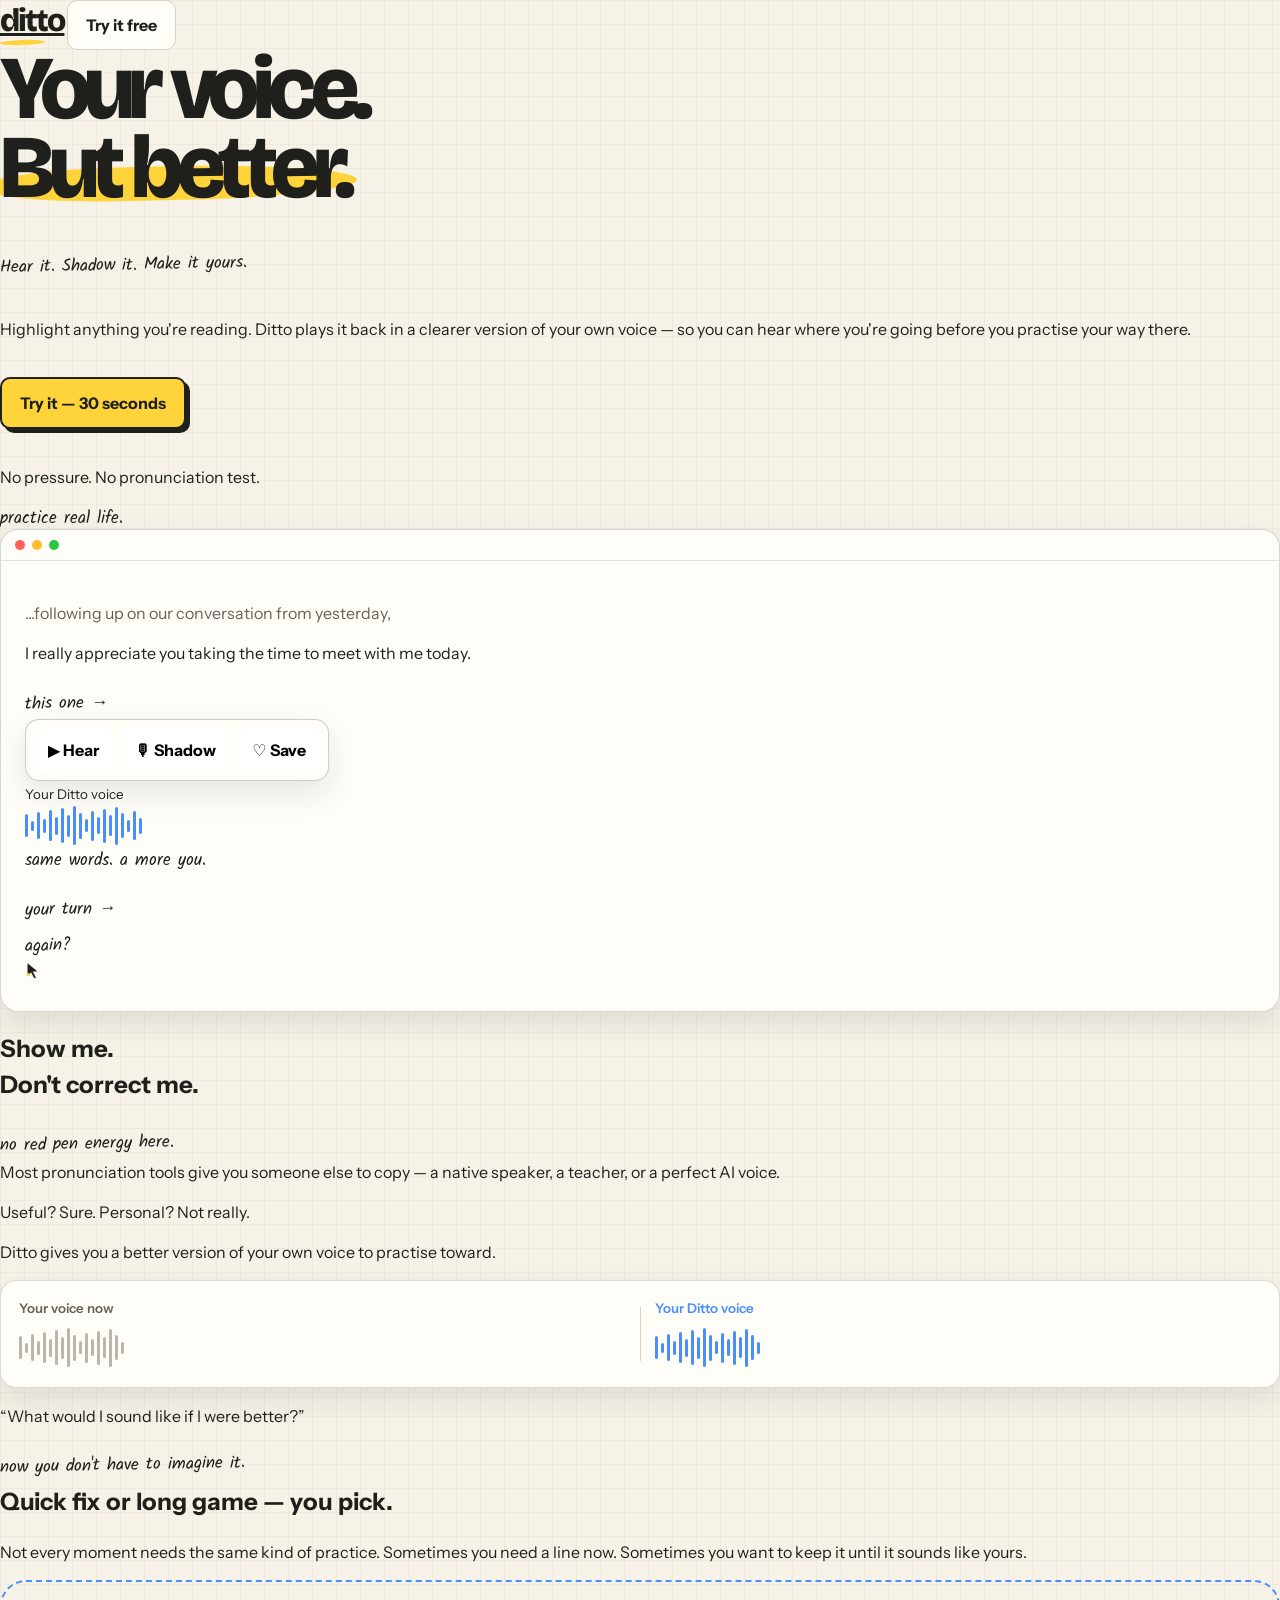
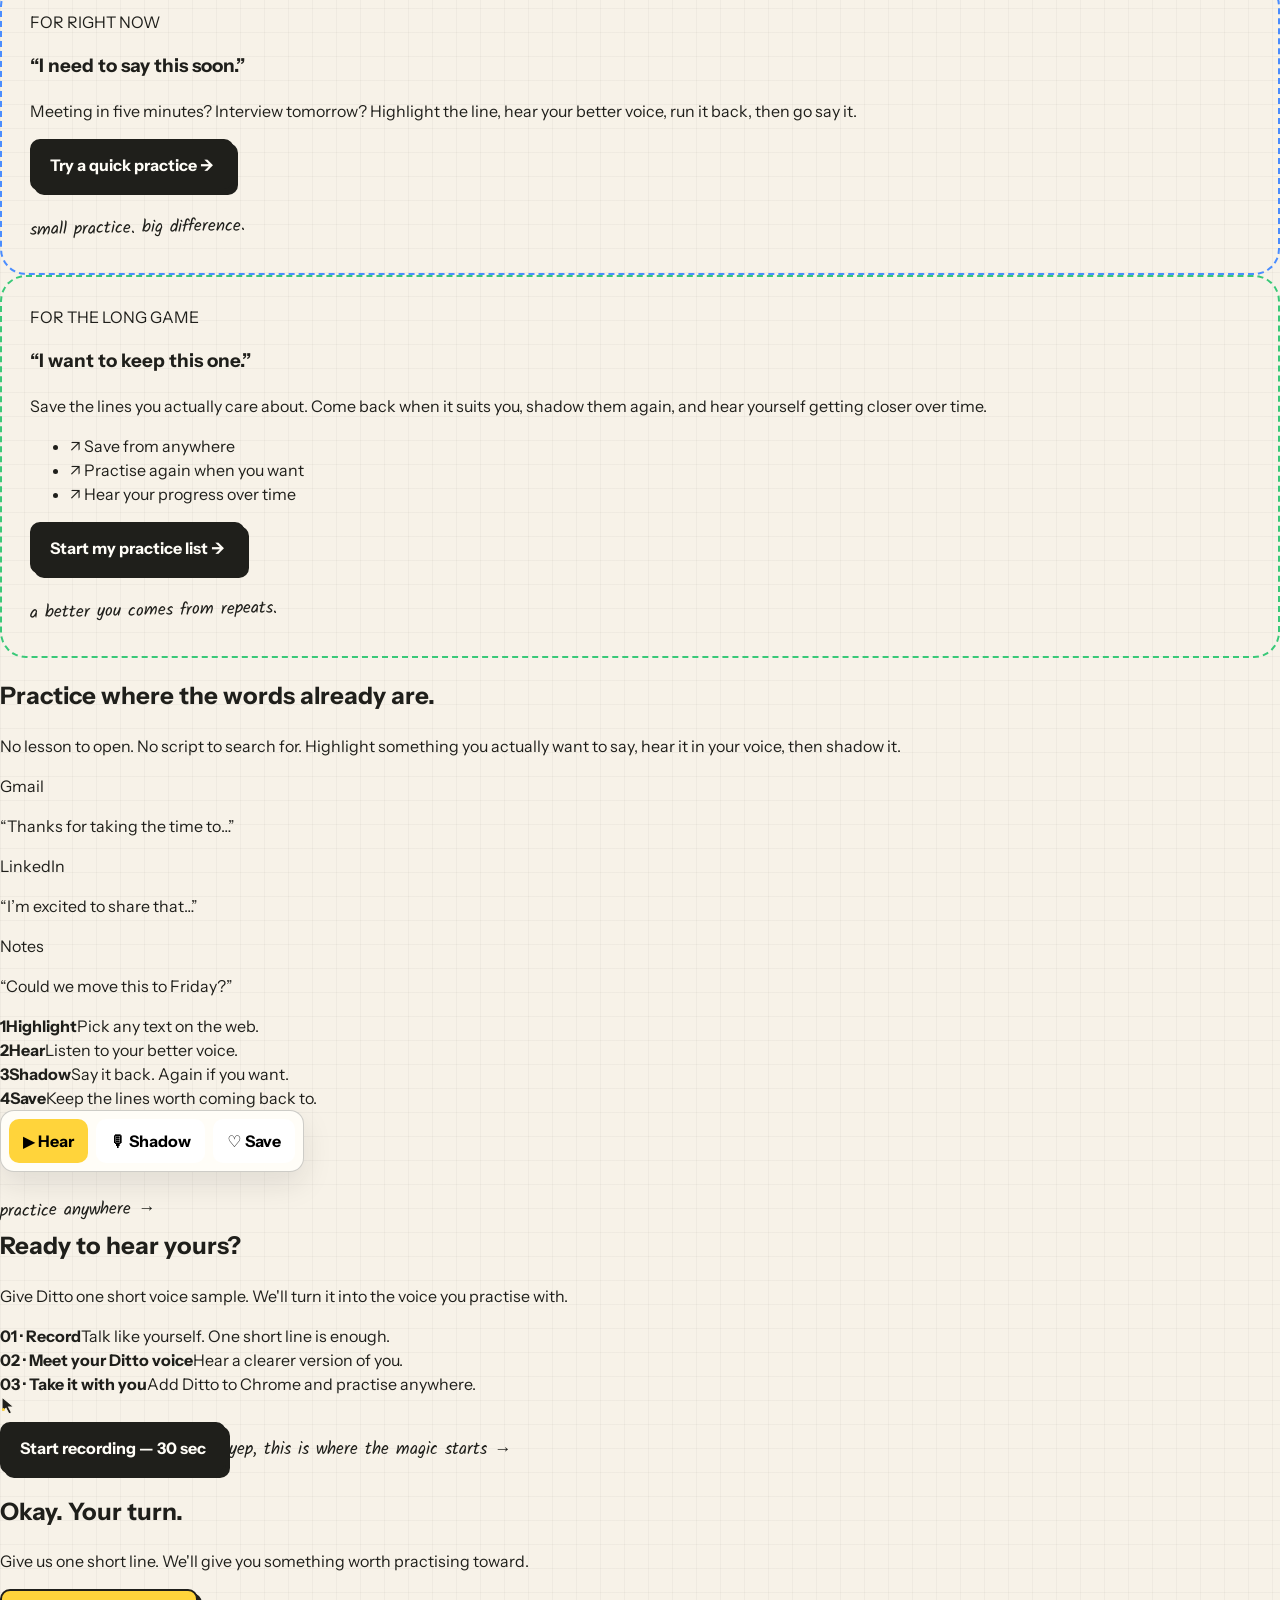
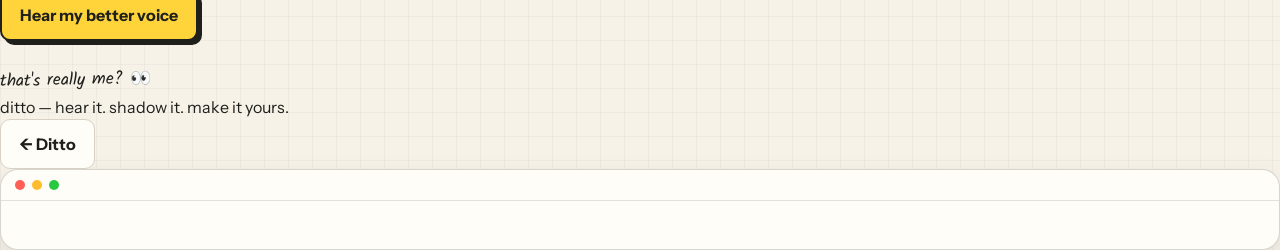
==== ditto.html @ 6a1ddb9c "Add Ditto product homepage prototype" ====
<!doctype html>
<html lang="en">
<head>
  <meta charset="utf-8" />
  <meta name="viewport" content="width=device-width,initial-scale=1" />
  <meta name="description" content="Ditto — hear a clearer version of your own voice, then shadow it until it feels like yours." />
  <title>Ditto — Your voice. But better.</title>
  <link rel="stylesheet" href="./styles.css" />
  <link rel="stylesheet" href="./ditto.css" />
</head>
<body class="ditto-page">
  <header class="site-nav">
    <a class="brand-mark" href="#">ditto</a>
    <button class="btn btn-ghost" data-open-onboarding>Try it free</button>
  </header>

  <main>
    <section class="site-section hero-section">
      <div class="hero-copy">
        <h1 class="display-hero">Your voice.<br><span class="highlight-word">But better.</span></h1>
        <p class="note hero-note">Hear it. Shadow it. Make it yours.</p>
        <p class="hero-body">Highlight anything you're reading. Ditto plays it back in a clearer version of your own voice — so you can hear where you're going before you practise your way there.</p>
        <div class="cluster">
          <button class="btn btn-primary btn-lg" data-open-onboarding>Try it — 30 seconds</button>
        </div>
        <p class="microcopy">No pressure. No pronunciation test.</p>
      </div>

      <div class="hero-demo-wrap">
        <span class="note floating-note green-note">practice real life.</span>
        <div class="browser hero-browser">
          <div class="browser-bar">
            <span class="browser-dot" style="background:#ff5f57"></span>
            <span class="browser-dot" style="background:#febc2e"></span>
            <span class="browser-dot" style="background:#28c840"></span>
          </div>
          <div class="browser-body hero-demo-stage" id="heroDemo">
            <p class="email-line muted">...following up on our conversation from yesterday,</p>
            <p class="email-line hero-sentence" id="heroSentence">
              <span>I</span> <span>really</span> <span>appreciate</span> <span>you</span> <span>taking</span> <span>the</span> <span>time</span> <span>to</span> <span>meet</span> <span>with</span> <span>me</span> <span>today.</span>
            </p>
            <p class="note hero-annotation" id="heroSelectNote">this one →</p>

            <div class="action-strip hero-toolbar" id="heroToolbar" aria-hidden="true">
              <button class="action-chip" id="heroHear">▶ Hear</button>
              <button class="action-chip" id="heroShadow">🎙 Shadow</button>
              <button class="action-chip">♡ Save</button>
            </div>

            <div class="hero-playback" id="heroPlayback" aria-hidden="true">
              <small>Your Ditto voice</small>
              <div class="wave blue animated-wave" data-wave="20"></div>
              <span class="note playback-note">same words. a more you.</span>
            </div>

            <p class="note your-turn-note" id="heroTurnNote">your turn →</p>
            <p class="note again-note" id="heroAgainNote">again?</p>

            <div class="demo-cursor" id="heroCursor" aria-hidden="true">
              <svg width="20" height="20" viewBox="0 0 20 20">
                <path d="M2 1 L2 16 L6 12.3 L9 18 L11.6 16.7 L8.6 11 L14 11 Z" fill="#1F1F1B" stroke="#F7F2E8" stroke-width="1.1"></path>
                <circle cx="3.4" cy="13.6" r="1.5" fill="#FFD43B"></circle>
              </svg>
              <span class="cursor-ripple"></span>
            </div>
          </div>
        </div>
      </div>
    </section>

    <section class="site-section belief-section">
      <div class="belief-copy">
        <h2 class="editorial-title">Show me.<br>Don't correct me.</h2>
        <p class="note coral-note">no red pen energy here.</p>
        <p>Most pronunciation tools give you someone else to copy — a native speaker, a teacher, or a perfect AI voice.</p>
        <p>Useful? Sure. Personal? Not really.</p>
        <p>Ditto gives you a better version of your own voice to practise toward.</p>
      </div>
      <div class="belief-compare">
        <div class="voice-compare large-compare">
          <div class="voice-panel"><small>Your voice now</small><div class="wave" data-wave="18"></div></div>
          <div class="voice-divider"></div>
          <div class="voice-panel"><small style="color:var(--voice)">Your Ditto voice</small><div class="wave blue" data-wave="18"></div></div>
        </div>
        <p class="compare-question">“What would I sound like if I were better?”</p>
        <p class="note blue-note">now you don't have to imagine it.</p>
      </div>
    </section>

    <section class="site-section usecase-section">
      <h2 class="section-title">Quick fix or long game — you pick.</h2>
      <p class="section-intro">Not every moment needs the same kind of practice. Sometimes you need a line now. Sometimes you want to keep it until it sounds like yours.</p>
      <div class="usecase-grid">
        <article class="dash-frame blue quick-card">
          <span class="usecase-label blue-note">FOR RIGHT NOW</span>
          <h3>“I need to say this soon.”</h3>
          <p>Meeting in five minutes? Interview tomorrow? Highlight the line, hear your better voice, run it back, then go say it.</p>
          <button class="btn btn-secondary" data-open-onboarding>Try a quick practice →</button>
          <p class="note outside-note coral-note">small practice. big difference.</p>
        </article>
        <article class="dash-frame green long-card">
          <span class="usecase-label green-note">FOR THE LONG GAME</span>
          <h3>“I want to keep this one.”</h3>
          <p>Save the lines you actually care about. Come back when it suits you, shadow them again, and hear yourself getting closer over time.</p>
          <ul class="plain-list">
            <li>↗ Save from anywhere</li>
            <li>↗ Practise again when you want</li>
            <li>↗ Hear your progress over time</li>
          </ul>
          <button class="btn btn-secondary" data-open-onboarding>Start my practice list →</button>
          <p class="note outside-note green-note">a better you comes from repeats.</p>
        </article>
      </div>
    </section>

    <section class="site-section anywhere-section">
      <h2 class="section-title centered">Practice where the words already are.</h2>
      <p class="section-intro centered">No lesson to open. No script to search for. Highlight something you actually want to say, hear it in your voice, then shadow it.</p>
      <div class="context-row">
        <div class="context-fragment"><span>Gmail</span><p>“Thanks for taking the time to…”</p></div>
        <div class="context-fragment"><span>LinkedIn</span><p>“I’m excited to share that…”</p></div>
        <div class="context-fragment"><span>Notes</span><p>“Could we move this to Friday?”</p></div>
      </div>
      <div class="workflow-row">
        <div><b>1</b><strong>Highlight</strong><span>Pick any text on the web.</span></div>
        <div><b>2</b><strong>Hear</strong><span>Listen to your better voice.</span></div>
        <div><b>3</b><strong>Shadow</strong><span>Say it back. Again if you want.</span></div>
        <div><b>4</b><strong>Save</strong><span>Keep the lines worth coming back to.</span></div>
      </div>
      <div class="action-strip anywhere-toolbar">
        <button class="action-chip active">▶ Hear</button>
        <button class="action-chip">🎙 Shadow</button>
        <button class="action-chip">♡ Save</button>
      </div>
      <p class="note coral-note centered">practice anywhere →</p>
    </section>

    <section class="onboarding-zone" id="onboardingPreview">
      <div class="onboarding-frame">
        <div class="onboarding-heading">
          <h2>Ready to hear yours?</h2>
          <p>Give Ditto one short voice sample. We'll turn it into the voice you practise with.</p>
        </div>
        <div class="onboarding-layout">
          <div class="onboarding-steps">
            <div><b>01 · Record</b><span>Talk like yourself. One short line is enough.</span></div>
            <div><b>02 · Meet your Ditto voice</b><span>Hear a clearer version of you.</span></div>
            <div><b>03 · Take it with you</b><span>Add Ditto to Chrome and practise anywhere.</span></div>
          </div>

          <div class="onboarding-demo-card" id="onboardingDemo">
            <div class="demo-cursor onboarding-cursor" id="onboardingCursor" aria-hidden="true">
              <svg width="20" height="20" viewBox="0 0 20 20">
                <path d="M2 1 L2 16 L6 12.3 L9 18 L11.6 16.7 L8.6 11 L14 11 Z" fill="#1F1F1B" stroke="#F7F2E8" stroke-width="1.1"></path>
                <circle cx="3.4" cy="13.6" r="1.5" fill="#FFD43B"></circle>
              </svg>
              <span class="cursor-ripple"></span>
            </div>
            <div id="onboardingDemoContent"></div>
          </div>
        </div>
        <div class="onboarding-real-cta">
          <button class="btn btn-secondary btn-lg" data-open-onboarding>Start recording — 30 sec</button>
          <span class="note coral-note">yep, this is where the magic starts →</span>
        </div>
      </div>
    </section>

    <section class="site-section final-cta">
      <h2 class="section-title centered">Okay. Your turn.</h2>
      <p class="section-intro centered">Give us one short line. We'll give you something worth practising toward.</p>
      <button class="btn btn-primary btn-lg" data-open-onboarding>Hear my better voice</button>
      <p class="note coral-note">that's really me? 👀</p>
    </section>
  </main>

  <footer class="site-footer">ditto — hear it. shadow it. make it yours.</footer>

  <div class="onboarding-modal" id="onboardingModal" aria-hidden="true">
    <div class="onboarding-modal-shell">
      <div class="modal-topbar">
        <button class="btn btn-ghost" id="closeOnboarding">← Ditto</button>
        <div class="progress-dots" id="progressDots"></div>
      </div>
      <div class="browser actual-onboarding-card">
        <div class="browser-bar">
          <span class="browser-dot" style="background:#ff5f57"></span>
          <span class="browser-dot" style="background:#febc2e"></span>
          <span class="browser-dot" style="background:#28c840"></span>
        </div>
        <div class="browser-body" id="actualOnboardingContent"></div>
      </div>
    </div>
  </div>

  <script src="./script.js"></script>
  <script src="./ditto.js"></script>
</body>
</html>
---- styles.css ----
@import url('https://fonts.googleapis.com/css2?family=Bricolage+Grotesque:opsz,wght@12..96,400;12..96,600;12..96,700;12..96,800&family=Instrument+Sans:wght@400;500;600;700&family=Kalam:wght@400;700&display=swap');
@import url('./tokens.css');

* { box-sizing: border-box; }
html { scroll-behavior: smooth; }
body {
  margin: 0;
  color: var(--text);
  background:
    linear-gradient(rgba(31,31,27,.035) 1px, transparent 1px),
    linear-gradient(90deg, rgba(31,31,27,.035) 1px, transparent 1px),
    var(--bg);
  background-size: 24px 24px;
  font-family: var(--font-body);
  line-height: 1.5;
}

img { max-width: 100%; display: block; }
button, input, textarea, select { font: inherit; }
a { color: inherit; }

.ds-shell { width: min(1180px, calc(100% - 32px)); margin: 0 auto; padding: 28px 0 72px; }
.ds-section { padding: 64px 0; border-top: 1.5px solid rgba(31,31,27,.55); }
.ds-section:first-of-type { border-top: 0; }
.ds-kicker {
  display: inline-block;
  margin-bottom: 14px;
  font-size: var(--fs-xs);
  font-weight: 700;
  letter-spacing: .12em;
  text-transform: uppercase;
}
.ds-kicker::after {
  content: "";
  display: block;
  width: 58px;
  height: 7px;
  margin-top: -3px;
  background: var(--accent);
  border-radius: 50%;
  transform: rotate(-2deg);
  opacity: .9;
}
.ds-title { font-family: var(--font-display); font-size: var(--fs-2xl); line-height: .98; letter-spacing: -.04em; margin: 0 0 12px; }
.ds-copy { color: var(--text-muted); max-width: 720px; margin: 0; }
.ds-grid { display: grid; gap: 24px; }
.ds-grid-2 { grid-template-columns: repeat(2, minmax(0, 1fr)); }
.ds-grid-3 { grid-template-columns: repeat(3, minmax(0, 1fr)); }
.ds-grid-4 { grid-template-columns: repeat(4, minmax(0, 1fr)); }

/* Brand mark */
.brand-mark {
  display: inline-flex;
  flex-direction: column;
  font-family: var(--font-display);
  font-weight: 800;
  font-size: 2rem;
  line-height: .9;
  letter-spacing: -.06em;
}
.brand-mark::after {
  content: "";
  width: 70%;
  height: 5px;
  background: var(--accent);
  margin-top: 4px;
  border-radius: 50%;
  transform: rotate(-2deg);
}

/* Hero typography */
.display-hero {
  font-family: var(--font-display);
  font-weight: 800;
  font-size: var(--fs-3xl);
  line-height: .88;
  letter-spacing: -.07em;
  margin: 0;
}
.display-hero .highlight-word {
  position: relative;
  display: inline-block;
  z-index: 0;
}
.display-hero .highlight-word::before {
  content: "";
  position: absolute;
  z-index: -1;
  left: -2%; right: -2%; bottom: .08em;
  height: .38em;
  background: var(--accent);
  border-radius: 40% 60% 50% 45%;
  transform: rotate(-1.5deg);
}

.note {
  font-family: var(--font-note);
  font-size: 1.08rem;
  line-height: 1.1;
  transform: rotate(-1.2deg);
}

/* Buttons */
.btn {
  appearance: none;
  border: 0;
  border-radius: var(--radius-sm);
  padding: 12px 18px;
  display: inline-flex;
  align-items: center;
  justify-content: center;
  gap: 10px;
  font-weight: 700;
  text-decoration: none;
  cursor: pointer;
  transition: transform var(--speed-fast) var(--ease-pop), box-shadow var(--speed-fast) var(--ease-pop), background var(--speed-fast) ease;
}
.btn:focus-visible { outline: 3px solid var(--voice); outline-offset: 3px; }
.btn-primary { background: var(--accent); color: var(--text); border: 2px solid var(--text); box-shadow: var(--shadow-hard); }
.btn-secondary { background: var(--text); color: var(--surface); border: 2px solid var(--text); box-shadow: var(--shadow-hard); }
.btn-ghost { background: var(--surface); color: var(--text); border: 1.5px solid var(--border); }
.btn:hover { transform: translate(-1px,-1px); }
.btn-primary:hover, .btn-secondary:hover { box-shadow: 6px 6px 0 var(--text); }
.btn:active { transform: translate(2px,2px); box-shadow: 1px 1px 0 var(--text); }

/* Dashed frames */
.dash-frame {
  --dash-color: var(--emphasis);
  position: relative;
  border: 2px dashed var(--dash-color);
  border-radius: 26px;
  padding: 28px;
}
.dash-frame.blue { --dash-color: var(--voice); }
.dash-frame.green { --dash-color: var(--progress); }
.dash-frame.yellow { --dash-color: var(--accent); }
.dash-frame.coral { --dash-color: var(--emphasis); }

/* Marker elements */
.marker {
  display: inline;
  padding: 0 .14em;
  background: linear-gradient(transparent 28%, var(--accent) 28% 82%, transparent 82%);
}
.marker.blue { background: linear-gradient(transparent 28%, color-mix(in srgb, var(--voice) 72%, white) 28% 82%, transparent 82%); }
.marker.green { background: linear-gradient(transparent 28%, color-mix(in srgb, var(--progress) 72%, white) 28% 82%, transparent 82%); }
.marker.coral { background: linear-gradient(transparent 28%, color-mix(in srgb, var(--emphasis) 72%, white) 28% 82%, transparent 82%); }
.marker.pink { background: linear-gradient(transparent 28%, color-mix(in srgb, var(--playful) 72%, white) 28% 82%, transparent 82%); }

.rough-underline {
  position: relative;
  display: inline-block;
}
.rough-underline::after {
  content: "";
  position: absolute;
  left: 0; right: 0; bottom: -6px;
  height: 5px;
  background: currentColor;
  border-radius: 50%;
  transform: rotate(-1.6deg) scaleX(.96);
}

/* Tape */
.tape {
  display: inline-block;
  padding: 4px 12px 5px;
  background: var(--accent);
  transform: rotate(-2deg);
  font-family: var(--font-note);
  font-weight: 700;
  box-shadow: 0 1px 0 rgba(31,31,27,.08);
}
.tape.blue { background: color-mix(in srgb, var(--voice) 72%, white); }
.tape.green { background: color-mix(in srgb, var(--progress) 72%, white); }
.tape.coral { background: color-mix(in srgb, var(--emphasis) 80%, white); }
.tape.pink { background: color-mix(in srgb, var(--playful) 82%, white); }

/* Sticky note */
.sticky-note {
  width: min(260px, 100%);
  background: var(--accent);
  padding: 18px 18px 22px;
  font-family: var(--font-note);
  font-size: 1.25rem;
  line-height: 1.15;
  transform: rotate(-2deg);
  box-shadow: 0 14px 24px rgba(31,31,27,.10);
}
.sticky-note.green { background: color-mix(in srgb, var(--progress) 78%, white); }
.sticky-note.blue { background: color-mix(in srgb, var(--voice) 70%, white); }
.sticky-note.coral { background: color-mix(in srgb, var(--emphasis) 76%, white); }

/* Paper cards */
.paper-card {
  position: relative;
  background: var(--surface);
  border: 1.5px solid rgba(31,31,27,.18);
  border-radius: var(--radius-md);
  padding: 24px;
  box-shadow: var(--shadow-soft);
}
.paper-card.raw { border-radius: 6px 18px 8px 14px; transform: rotate(.35deg); }
.paper-card.torn::before,
.paper-card.torn::after {
  content: "";
  position: absolute;
  left: 0; right: 0;
  height: 8px;
  background: radial-gradient(circle at 6px 0, transparent 6px, var(--surface) 6.5px) 0 0/14px 8px repeat-x;
}
.paper-card.torn::before { top: -7px; }
.paper-card.torn::after { bottom: -7px; transform: rotate(180deg); }

/* Color swatches */
.swatch { border: 1px solid rgba(31,31,27,.15); border-radius: 14px; overflow: hidden; background: var(--surface); }
.swatch-color { height: 84px; }
.swatch-meta { padding: 12px 14px; font-size: var(--fs-sm); }
.swatch-meta code { color: var(--text-muted); }

/* Voice comparison */
.voice-compare {
  display: grid;
  grid-template-columns: 1fr auto 1fr;
  gap: 14px;
  align-items: center;
  background: var(--surface);
  border: 1px solid rgba(31,31,27,.16);
  border-radius: var(--radius-md);
  padding: 18px;
  box-shadow: var(--shadow-soft);
}
.voice-panel small { display: block; color: var(--text-muted); margin-bottom: 8px; font-weight: 600; }
.wave { display: flex; align-items: center; gap: 3px; height: 42px; }
.wave i { display: block; width: 3px; border-radius: 999px; background: #B9B6AE; }
.wave.blue i { background: var(--voice); }
.wave.green i { background: var(--progress); }
.voice-divider { width: 1px; height: 54px; background: var(--border); }

/* Browser snippet */
.browser {
  background: var(--surface);
  border: 1.5px solid rgba(31,31,27,.18);
  border-radius: 18px;
  overflow: hidden;
  box-shadow: var(--shadow-soft);
}
.browser-bar { display: flex; align-items: center; gap: 7px; padding: 10px 14px; border-bottom: 1px solid rgba(31,31,27,.12); }
.browser-dot { width: 10px; height: 10px; border-radius: 50%; }
.browser-body { padding: 24px; }
.selection { background: color-mix(in srgb, var(--voice) 40%, white); padding: 0 .08em; }
.action-strip {
  display: inline-flex;
  flex-wrap: wrap;
  gap: 8px;
  padding: 8px;
  background: var(--surface);
  border: 1.5px solid rgba(31,31,27,.22);
  border-radius: 14px;
  box-shadow: var(--shadow-soft);
}
.action-chip { border: 0; border-radius: 10px; padding: 10px 14px; font-weight: 700; background: #fff; }
.action-chip.active { background: var(--accent); }

/* Chips */
.chip { display: inline-flex; align-items: center; gap: 8px; padding: 7px 11px; border-radius: var(--radius-pill); background: var(--surface); border: 1px solid rgba(31,31,27,.18); font-size: var(--fs-sm); font-weight: 600; }
.chip.yellow { background: color-mix(in srgb, var(--accent) 80%, white); }
.chip.blue { background: color-mix(in srgb, var(--voice) 25%, white); }
.chip.green { background: color-mix(in srgb, var(--progress) 24%, white); }
.chip.coral { background: color-mix(in srgb, var(--emphasis) 24%, white); }

/* Practice marks */
.scribble-arrow { font-family: var(--font-note); font-size: 1.5rem; display: inline-block; transform: rotate(-5deg); }
.burst { display: inline-flex; align-items: center; gap: 4px; }
.burst i { width: 4px; height: 16px; border-radius: 999px; background: var(--emphasis); transform-origin: center bottom; }
.burst i:nth-child(1){transform:rotate(-40deg)}
.burst i:nth-child(2){transform:rotate(-15deg)}
.burst i:nth-child(3){transform:rotate(12deg)}

/* Do / don't visual */
.guardrail { padding: 18px; border-left: 5px solid var(--progress); background: color-mix(in srgb, var(--progress) 8%, white); }
.guardrail.dont { border-left-color: var(--emphasis); background: color-mix(in srgb, var(--emphasis) 8%, white); }

/* Example layout */
.hero-demo { display: grid; grid-template-columns: .9fr 1.1fr; gap: 42px; align-items: center; }
.hero-copy { display: grid; gap: 20px; align-content: start; }
.hero-art { position: relative; min-height: 460px; }
.hero-art .browser { position: absolute; width: 72%; left: 2%; top: 46px; transform: rotate(-1deg); }
.hero-art .voice-compare { position: absolute; width: 76%; left: 12%; bottom: 44px; }
.hero-art .sticky-note { position: absolute; right: 0; top: 14px; width: 180px; }
.hero-art .note { position: absolute; right: 4%; bottom: 0; }

/* Small utility */
.stack { display: grid; gap: 14px; }
.cluster { display: flex; flex-wrap: wrap; gap: 10px; align-items: center; }
.muted { color: var(--text-muted); }
.mt-0 { margin-top: 0; }
.mb-0 { margin-bottom: 0; }

@media (max-width: 860px) {
  .ds-grid-4, .ds-grid-3, .ds-grid-2, .hero-demo { grid-template-columns: 1fr; }
  .hero-art { min-height: 580px; }
  .hero-art .browser { width: 92%; left: 0; }
  .hero-art .voice-compare { width: 92%; left: 8%; bottom: 54px; }
  .hero-art .sticky-note { right: 0; top: 0; }
  .voice-compare { grid-template-columns: 1fr; }
  .voice-divider { width: 100%; height: 1px; }
}

@media (max-width: 520px) {
  .ds-shell { width: min(100% - 20px, 1180px); }
  .ds-section { padding: 48px 0; }
  .dash-frame { padding: 20px; border-radius: 20px; }
  .hero-art { min-height: 640px; }
  .hero-art .browser { width: 100%; top: 80px; }
  .hero-art .voice-compare { width: 100%; left: 0; bottom: 58px; }
  .hero-art .sticky-note { width: 150px; }
}
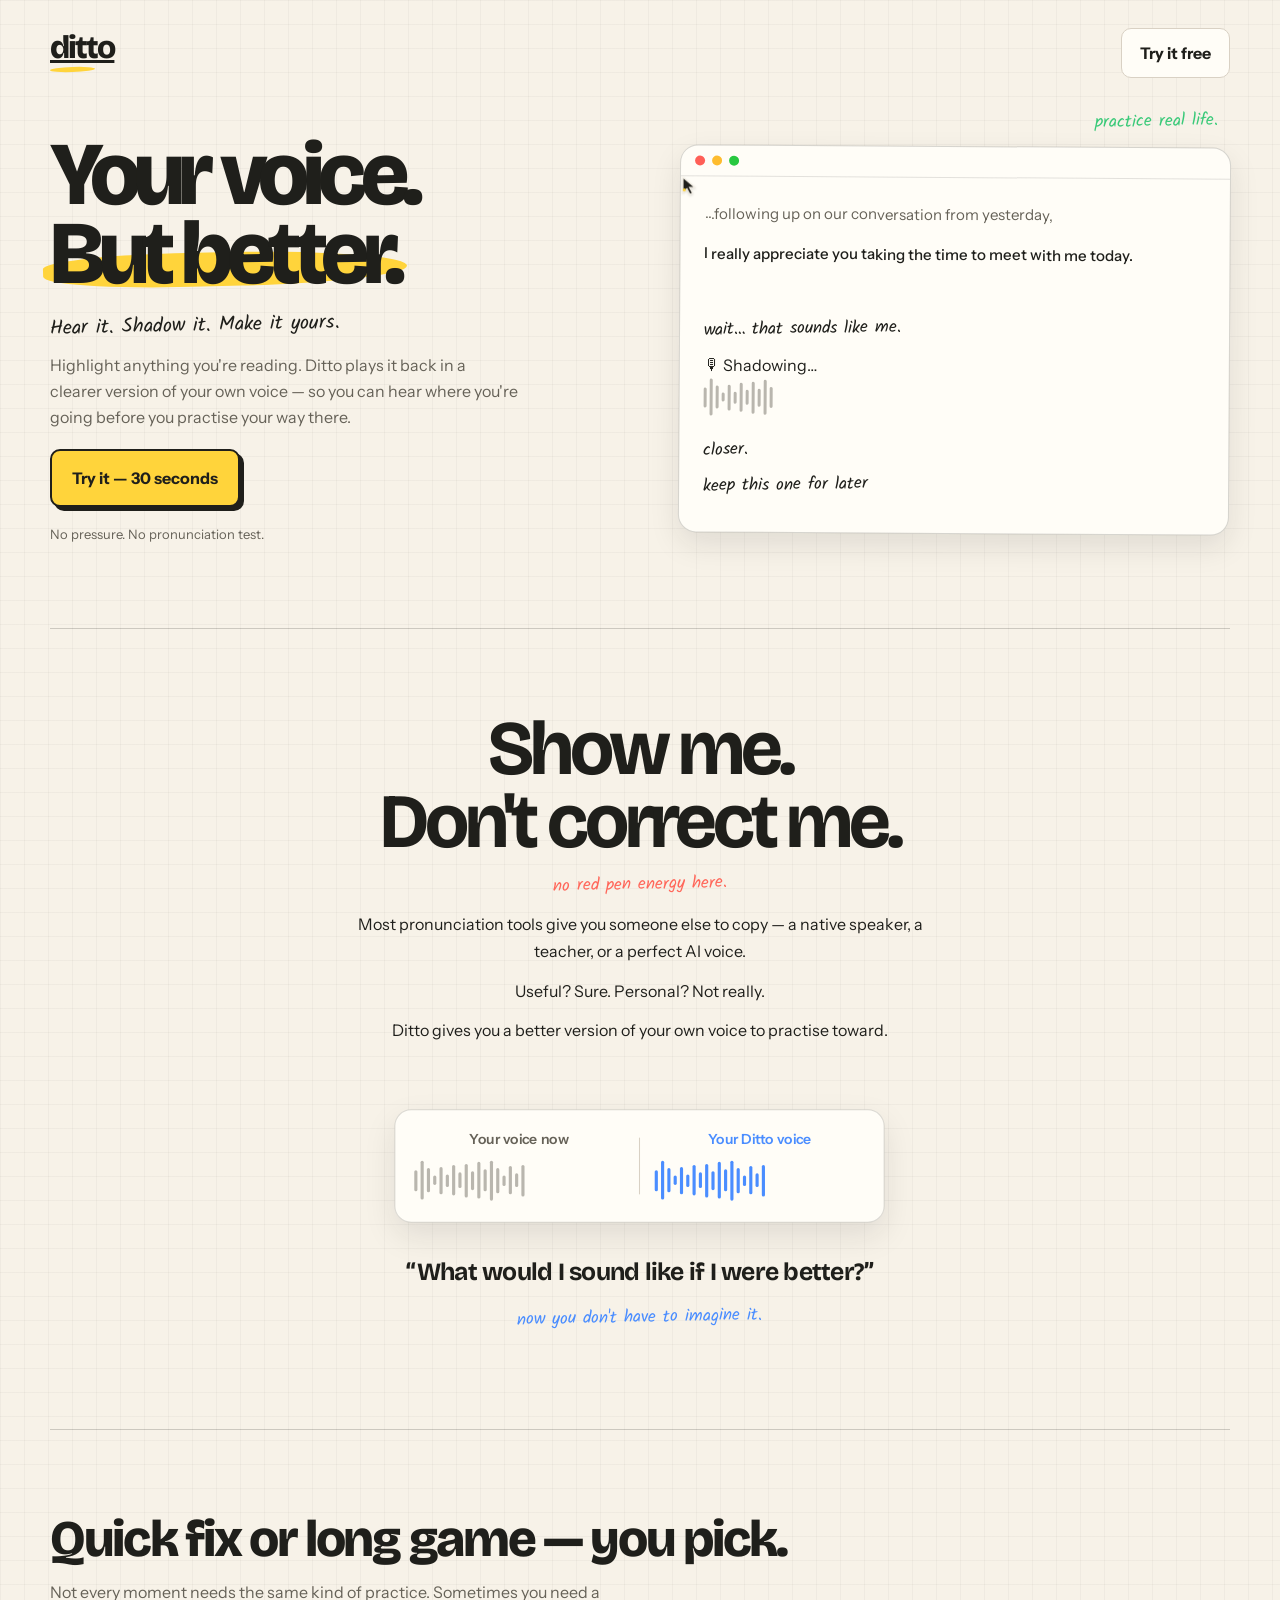
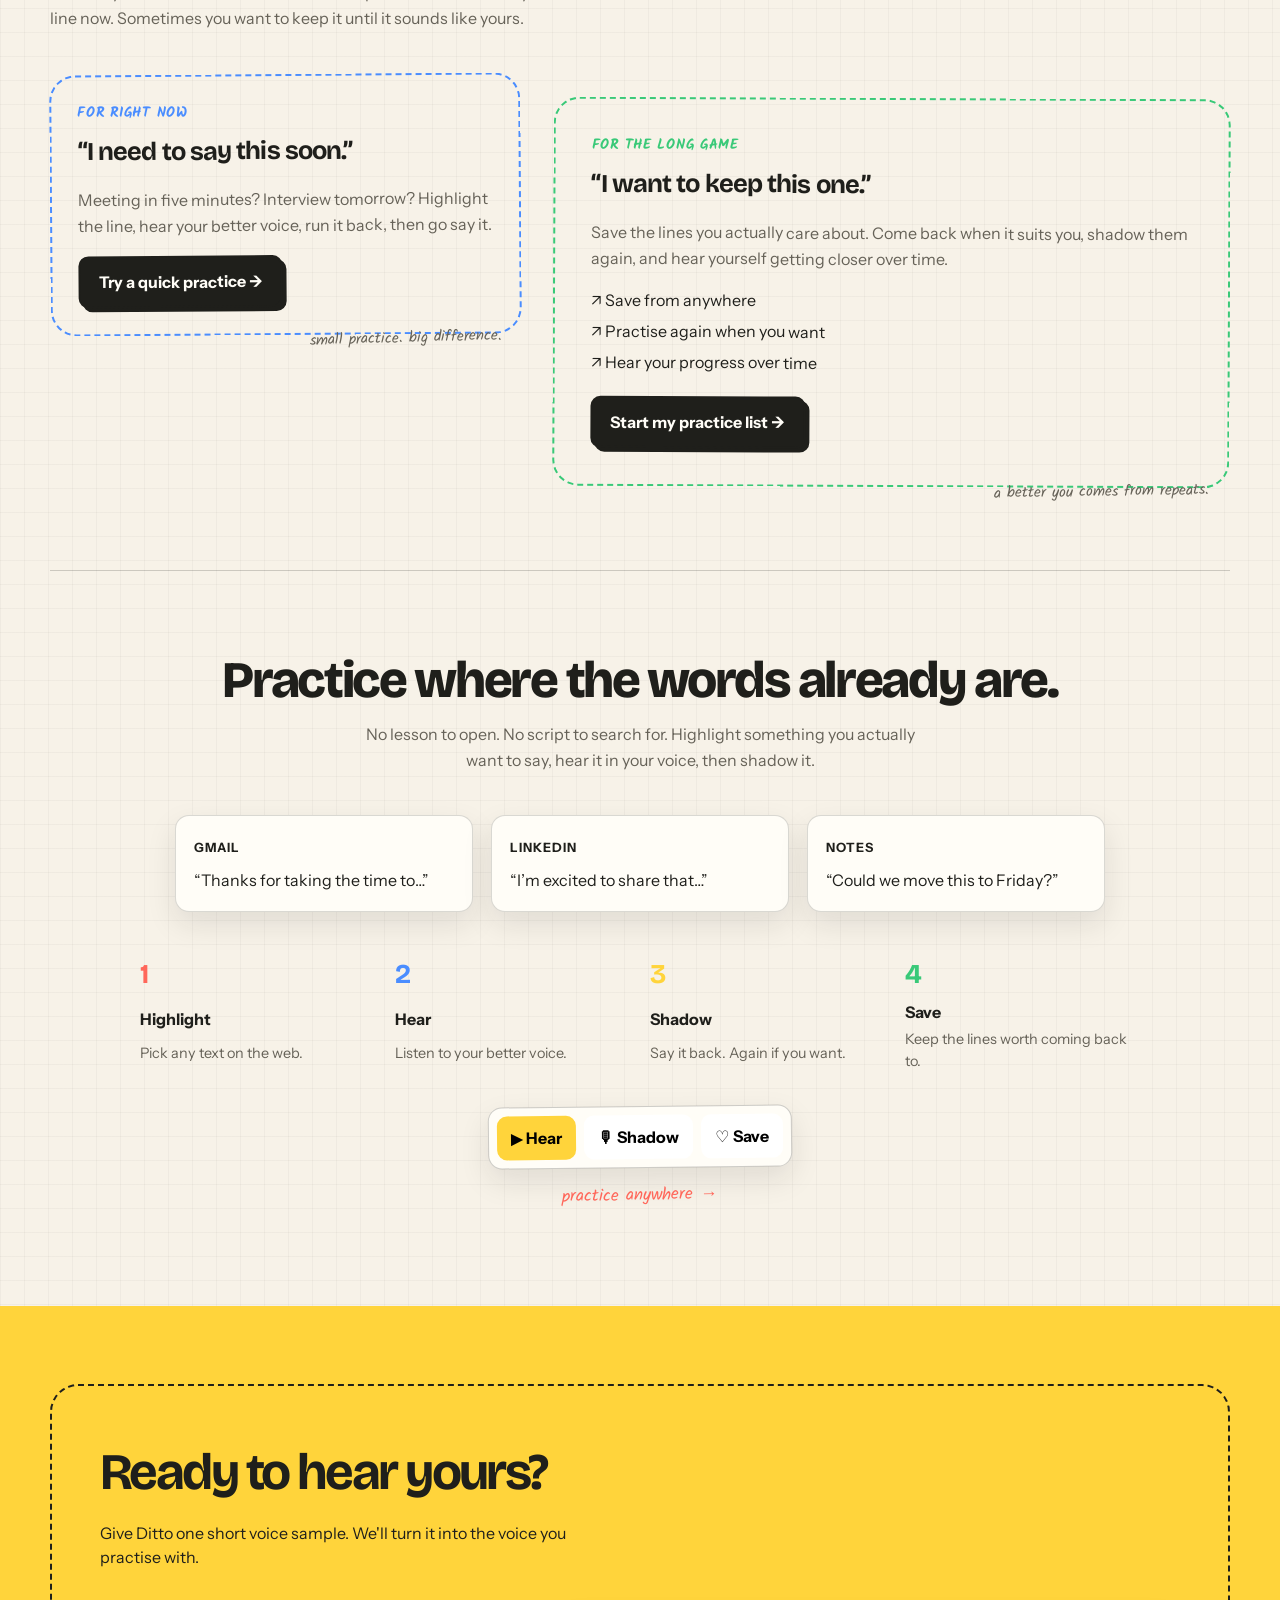
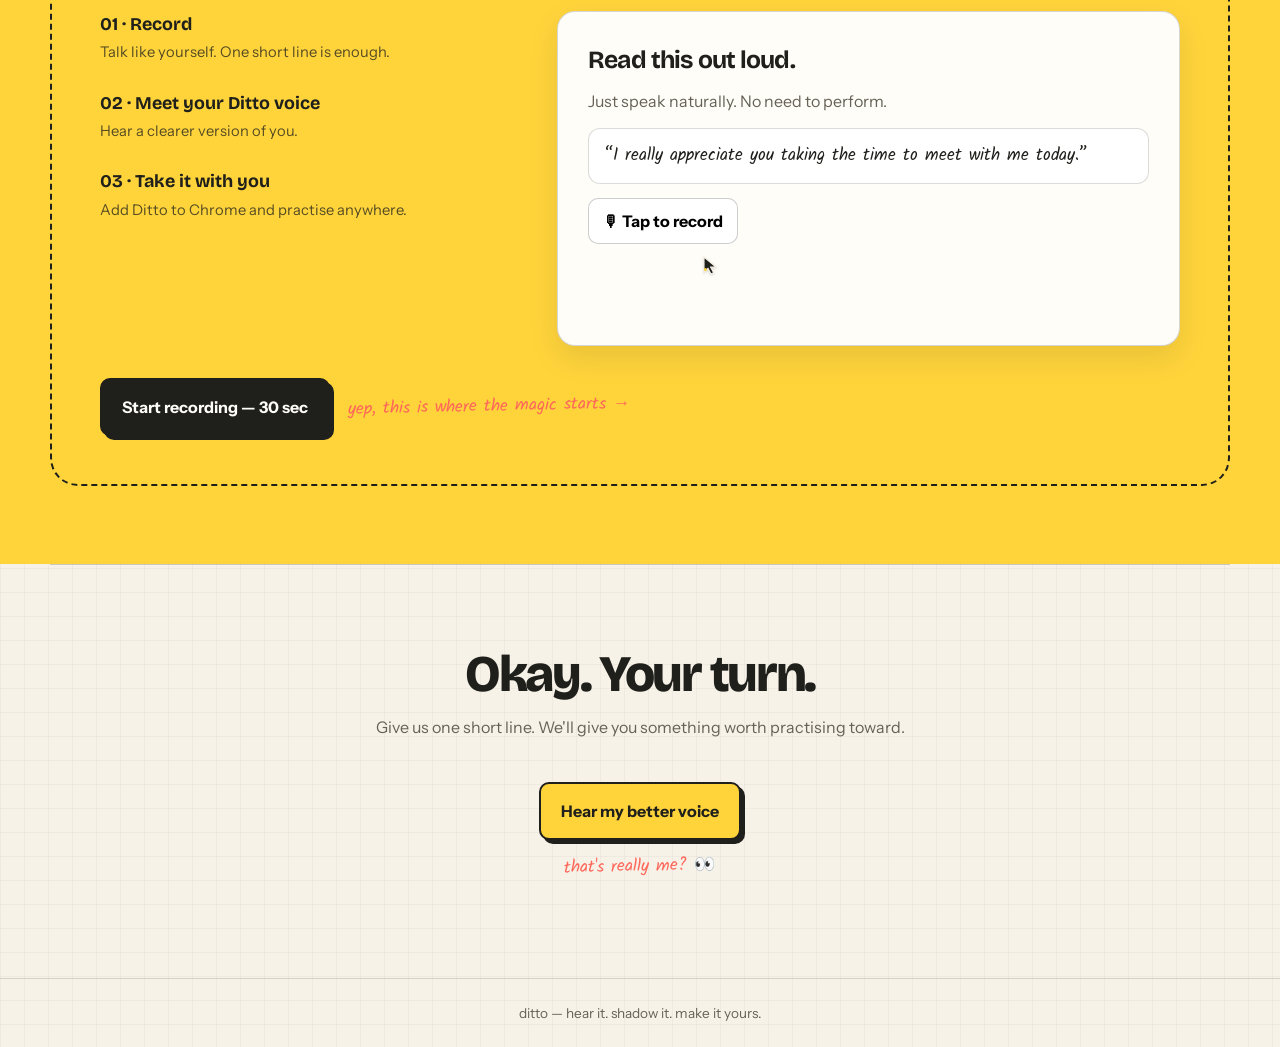
==== commit 1e18c664: "Sync Ditto prototype with refined hero demo" ====
--- a/ditto.html
+++ b/ditto.html
@@ -37,7 +37,8 @@
           <div class="browser-body hero-demo-stage" id="heroDemo">
             <p class="email-line muted">...following up on our conversation from yesterday,</p>
             <p class="email-line hero-sentence" id="heroSentence">
-              <span>I</span> <span>really</span> <span>appreciate</span> <span>you</span> <span>taking</span> <span>the</span> <span>time</span> <span>to</span> <span>meet</span> <span>with</span> <span>me</span> <span>today.</span>
+              <span class="selection-sweep" id="heroSelectionSweep" aria-hidden="true"></span>
+              <span class="sentence-copy">I really appreciate you taking the time to meet with me today.</span>
             </p>
             <p class="note hero-annotation" id="heroSelectNote">this one →</p>
 
@@ -50,17 +51,24 @@
             <div class="hero-playback" id="heroPlayback" aria-hidden="true">
               <small>Your Ditto voice</small>
               <div class="wave blue animated-wave" data-wave="20"></div>
-              <span class="note playback-note">same words. a more you.</span>
-            </div>
-
+              <span class="playback-value">same you. clearer.</span>
+            </div>
+            <p class="note playback-reaction" id="heroReaction">wait… that sounds like me.</p>
+
+            <div class="hero-shadow-status" id="heroShadowStatus" aria-hidden="true">
+              <span class="shadow-label">🎙 Shadowing…</span>
+              <div class="wave shadow-wave animated-wave" data-wave="12"></div>
+            </div>
             <p class="note your-turn-note" id="heroTurnNote">your turn →</p>
-            <p class="note again-note" id="heroAgainNote">again?</p>
-
-            <div class="demo-cursor" id="heroCursor" aria-hidden="true">
-              <svg width="20" height="20" viewBox="0 0 20 20">
+            <p class="note closer-note" id="heroCloserNote">closer.</p>
+            <p class="note save-hint" id="heroSaveHint">keep this one for later</p>
+
+            <div class="demo-cursor pointer-mode" id="heroCursor" aria-hidden="true">
+              <svg class="cursor-pointer" width="20" height="20" viewBox="0 0 20 20">
                 <path d="M2 1 L2 16 L6 12.3 L9 18 L11.6 16.7 L8.6 11 L14 11 Z" fill="#1F1F1B" stroke="#F7F2E8" stroke-width="1.1"></path>
                 <circle cx="3.4" cy="13.6" r="1.5" fill="#FFD43B"></circle>
               </svg>
+              <span class="cursor-ibeam" aria-hidden="true"><i></i></span>
               <span class="cursor-ripple"></span>
             </div>
           </div>
--- a/ditto.css
+++ b/ditto.css
@@ -0,0 +1,150 @@
+.ditto-page{overflow-x:hidden}
+.site-nav{width:min(1180px,calc(100% - 48px));margin:0 auto;padding:28px 0 0;display:flex;justify-content:space-between;align-items:center}
+.site-section{width:min(1180px,calc(100% - 48px));margin:0 auto;padding:84px 0;border-top:1px solid rgba(31,31,27,.2)}
+.hero-section{display:grid;grid-template-columns:1.02fr .98fr;gap:56px;align-items:center;border-top:0;padding-top:58px}
+.hero-copy{display:grid;gap:18px}
+.hero-note{font-size:1.25rem;margin:0}
+.hero-body{max-width:470px;color:var(--text-muted);font-size:16px;line-height:1.65;margin:0}
+.microcopy{font-size:13px;color:var(--text-muted);margin:0}
+.btn-lg{padding:15px 20px;font-size:1rem}
+.hero-demo-wrap{position:relative}
+.floating-note{position:absolute;right:12px;top:-34px;z-index:3}
+.green-note{color:var(--progress)}
+.blue-note{color:var(--voice)}
+.coral-note{color:var(--emphasis)}
+.hero-browser{transform:rotate(.35deg)}
+.hero-demo-stage{min-height:330px;position:relative;overflow:hidden}
+.email-line{font-size:15px;line-height:1.7;margin:0 0 14px}
+.hero-sentence{font-weight:500;max-width:92%}
+.hero-sentence span{position:relative;z-index:0}
+.hero-sentence span::before{content:"";position:absolute;z-index:-1;left:-1px;right:-1px;bottom:0;height:68%;background:var(--accent);transform:scaleX(0);transform-origin:left center;transition:transform 90ms linear}
+.hero-sentence span.selected::before{transform:scaleX(1)}
+.hero-annotation{opacity:0;margin-top:14px;color:var(--emphasis);transition:opacity .2s ease}
+.hero-annotation.visible{opacity:1}
+.hero-toolbar{position:absolute;left:24px;top:150px;opacity:0;transform:translateY(8px) scale(.97);pointer-events:none;transition:opacity .2s ease,transform .25s var(--ease-pop)}
+.hero-toolbar.visible{opacity:1;transform:translateY(0) scale(1);pointer-events:auto}
+.action-chip.pressed{background:var(--accent);transform:scale(.94)}
+.hero-playback{position:absolute;left:24px;right:24px;top:224px;display:grid;grid-template-columns:auto 1fr auto;gap:12px;align-items:center;opacity:0;transform:translateY(8px);transition:opacity .2s ease,transform .25s var(--ease-pop)}
+.hero-playback.visible{opacity:1;transform:translateY(0)}
+.hero-playback small{font-weight:700;color:var(--voice)}
+.playback-note{font-size:.92rem;color:var(--voice);white-space:nowrap}
+.animated-wave i{animation:wavePulse .8s ease-in-out infinite;transform-origin:center}
+.animated-wave i:nth-child(3n){animation-delay:.08s}.animated-wave i:nth-child(4n){animation-delay:.16s}
+@keyframes wavePulse{0%,100%{transform:scaleY(.45)}50%{transform:scaleY(1)}}
+.your-turn-note,.again-note{position:absolute;opacity:0;transition:opacity .2s ease;margin:0}
+.your-turn-note{left:248px;top:174px;color:var(--emphasis)}
+.again-note{right:38px;bottom:24px;color:var(--text-muted)}
+.your-turn-note.visible,.again-note.visible{opacity:1}
+.demo-cursor{position:absolute;left:0;top:0;width:20px;height:20px;z-index:20;pointer-events:none;transition:transform .52s var(--ease-pop)}
+.demo-cursor svg{display:block;filter:drop-shadow(0 1px 1px rgba(31,31,27,.18))}
+.demo-cursor.clicking svg{transform:scale(.88)}
+.cursor-ripple{position:absolute;left:-4px;top:-4px;width:22px;height:22px;border:2px solid var(--accent);border-radius:50%;opacity:0;transform:scale(.3)}
+.demo-cursor.clicking .cursor-ripple{animation:clickRipple .24s ease-out}
+@keyframes clickRipple{0%{opacity:.9;transform:scale(.3)}100%{opacity:0;transform:scale(1.25)}}
+
+.belief-section{display:grid;gap:56px}
+.belief-copy{max-width:720px;margin:0 auto;text-align:center}
+.belief-copy p:not(.note){max-width:620px;margin:0 auto 12px;line-height:1.7}
+.editorial-title{font-family:var(--font-display);font-size:clamp(3rem,6vw,5.4rem);line-height:.94;letter-spacing:-.055em;margin:0 0 12px}
+.belief-compare{max-width:760px;margin:0 auto;text-align:center}
+.large-compare{transform:scale(1.05)}
+.compare-question{font-family:var(--font-display);font-weight:700;font-size:1.55rem;letter-spacing:-.03em;margin:34px 0 8px}
+
+.section-title{font-family:var(--font-display);font-weight:800;font-size:var(--fs-2xl);letter-spacing:-.045em;line-height:1;margin:0 0 14px}
+.section-intro{max-width:560px;color:var(--text-muted);line-height:1.65;margin:0 0 42px}
+.centered{text-align:center;margin-left:auto;margin-right:auto}
+.usecase-grid{display:grid;grid-template-columns:.82fr 1.18fr;gap:32px;align-items:start}
+.usecase-grid article{position:relative}
+.quick-card{padding:26px;transform:rotate(-.4deg)}
+.long-card{padding:36px;margin-top:24px;transform:rotate(.25deg)}
+.usecase-label{display:block;font-family:var(--font-note);font-weight:700;letter-spacing:.05em;font-size:.9rem;margin-bottom:8px}
+.usecase-grid h3{font-family:var(--font-display);font-size:clamp(1.55rem,2vw,2rem);letter-spacing:-.035em;margin:0 0 12px}
+.usecase-grid p{line-height:1.65;color:var(--text-muted)}
+.plain-list{list-style:none;margin:0 0 22px;padding:0;display:grid;gap:7px}
+.outside-note{position:absolute;right:18px;bottom:-34px;font-size:.95rem}
+
+.anywhere-section{text-align:center}
+.context-row{display:grid;grid-template-columns:repeat(3,1fr);gap:18px;margin:38px auto 42px;max-width:930px}
+.context-fragment{background:var(--surface);border:1px solid rgba(31,31,27,.17);border-radius:14px;padding:18px;text-align:left;box-shadow:var(--shadow-soft)}
+.context-fragment span{font-weight:700;font-size:.8rem;text-transform:uppercase;letter-spacing:.08em}
+.context-fragment p{margin:10px 0 0;line-height:1.55}
+.workflow-row{display:grid;grid-template-columns:repeat(4,1fr);gap:20px;text-align:left;margin:0 auto 34px;max-width:1000px}
+.workflow-row div{display:grid;gap:5px}
+.workflow-row b{font-family:var(--font-display);font-size:1.7rem}
+.workflow-row div:nth-child(1) b{color:var(--emphasis)}
+.workflow-row div:nth-child(2) b{color:var(--voice)}
+.workflow-row div:nth-child(3) b{color:var(--accent)}
+.workflow-row div:nth-child(4) b{color:var(--progress)}
+.workflow-row span{font-size:.9rem;color:var(--text-muted)}
+.anywhere-toolbar{transform:rotate(-.6deg)}
+
+.onboarding-zone{background:var(--accent);padding:78px 24px}
+.onboarding-frame{width:min(1180px,100%);margin:0 auto;border:2px dashed var(--text);border-radius:28px;padding:48px}
+.onboarding-heading h2{font-family:var(--font-display);font-size:var(--fs-2xl);letter-spacing:-.05em;margin:0 0 10px}
+.onboarding-heading p{max-width:520px;margin:0 0 42px}
+.onboarding-layout{display:grid;grid-template-columns:.8fr 1.2fr;gap:42px;align-items:start}
+.onboarding-steps{display:grid;gap:26px}
+.onboarding-steps div{display:grid;gap:4px}
+.onboarding-steps b{font-family:var(--font-display);font-size:1.12rem}
+.onboarding-steps span{font-size:.92rem;opacity:.75}
+.onboarding-demo-card{position:relative;min-height:335px;background:var(--surface);border:1.5px solid rgba(31,31,27,.18);border-radius:18px;box-shadow:var(--shadow-soft);padding:30px;overflow:hidden}
+.onboarding-demo-card h3{font-family:var(--font-display);font-size:1.55rem;letter-spacing:-.035em;margin:0 0 10px}
+.onboarding-demo-card p{line-height:1.55;margin:0 0 10px;color:var(--text-muted)}
+.onboarding-demo-card .prompt-card{background:#fff;border:1px solid rgba(31,31,27,.16);border-radius:12px;padding:14px 16px;margin:14px 0}
+.onboarding-demo-card .prompt-card p{margin:0;color:var(--text);font-family:var(--font-note);font-size:1.05rem}
+.onboarding-demo-card .demo-action{display:inline-flex;align-items:center;justify-content:center;border:1.5px solid rgba(31,31,27,.22);border-radius:10px;padding:10px 14px;background:#fff;font-weight:700}
+.onboarding-demo-card .demo-action.primary{background:var(--accent);border:2px solid var(--text);box-shadow:3px 3px 0 var(--text)}
+.onboarding-demo-card .recording-row{display:flex;align-items:center;gap:12px;margin:18px 0}
+.record-dot{width:12px;height:12px;border-radius:50%;background:var(--emphasis);animation:recordPulse .8s ease-in-out infinite}
+@keyframes recordPulse{50%{transform:scale(.6);opacity:.45}}
+.preview-compare{display:grid;grid-template-columns:1fr 1fr;gap:16px;margin:18px 0}
+.preview-compare>div{background:#fff;border:1px solid rgba(31,31,27,.14);border-radius:12px;padding:12px}
+.preview-compare small{font-weight:700}
+.onboarding-cursor{transform:translate(-40px,-40px)}
+.onboarding-real-cta{display:flex;align-items:center;gap:18px;flex-wrap:wrap;margin-top:32px}
+
+.final-cta{text-align:center}
+.site-footer{text-align:center;padding:24px;border-top:1px solid var(--border);font-size:.85rem;color:var(--text-muted)}
+
+.onboarding-modal{position:fixed;inset:0;z-index:100;background:var(--bg);background-image:linear-gradient(rgba(31,31,27,.035) 1px,transparent 1px),linear-gradient(90deg,rgba(31,31,27,.035) 1px,transparent 1px);background-size:24px 24px;display:none;overflow:auto;padding:48px 20px}
+.onboarding-modal.open{display:block}
+.onboarding-modal-shell{max-width:680px;margin:0 auto}
+.modal-topbar{display:flex;justify-content:space-between;align-items:center;margin-bottom:22px}
+.progress-dots{display:flex;gap:8px}
+.progress-dots i{display:block;width:10px;height:10px;border-radius:50%;background:rgba(31,31,27,.2)}
+.progress-dots i.active{background:var(--text)}
+.actual-onboarding-card .browser-body{min-height:390px}
+.actual-onboarding-card h3{font-family:var(--font-display);font-size:1.85rem;letter-spacing:-.045em;margin:0 0 10px}
+.actual-onboarding-card p{line-height:1.6;color:var(--text-muted)}
+.record-button{width:88px;height:88px;border-radius:50%;border:2px solid var(--text);background:var(--surface);box-shadow:var(--shadow-hard);font-size:27px;display:flex;align-items:center;justify-content:center;cursor:pointer}
+.record-center{display:flex;flex-direction:column;align-items:center;gap:10px;margin:28px 0}
+.actual-actions{display:flex;gap:12px;flex-wrap:wrap}
+.actual-prompt{background:#fff;border:1px solid rgba(31,31,27,.15);border-radius:12px;padding:16px;margin:16px 0}
+.actual-prompt p{font-family:var(--font-note);color:var(--text);margin:0;font-size:1.1rem}
+
+@media (prefers-reduced-motion:reduce){
+  *,*::before,*::after{animation-duration:.001ms!important;animation-iteration-count:1!important;transition-duration:.001ms!important;scroll-behavior:auto!important}
+}
+@media (max-width:900px){
+  .hero-section,.usecase-grid,.onboarding-layout{grid-template-columns:1fr}
+  .hero-demo-wrap{margin-top:18px}
+  .quick-card,.long-card{transform:none;margin-top:0}
+  .context-row{grid-template-columns:1fr}
+  .workflow-row{grid-template-columns:repeat(2,1fr)}
+  .outside-note{position:static;margin-top:14px}
+}
+@media (max-width:620px){
+  .site-nav,.site-section{width:min(100% - 28px,1180px)}
+  .site-section{padding:62px 0}
+  .hero-section{padding-top:44px;gap:34px}
+  .hero-demo-stage{min-height:380px;padding:20px}
+  .hero-toolbar{left:20px;top:174px}
+  .hero-playback{left:20px;right:20px;top:252px;grid-template-columns:1fr}
+  .playback-note{white-space:normal}
+  .your-turn-note{left:auto;right:24px;top:201px}
+  .onboarding-zone{padding:52px 14px}
+  .onboarding-frame{padding:28px 20px}
+  .workflow-row{grid-template-columns:1fr}
+  .large-compare{transform:none}
+  .preview-compare{grid-template-columns:1fr}
+}
